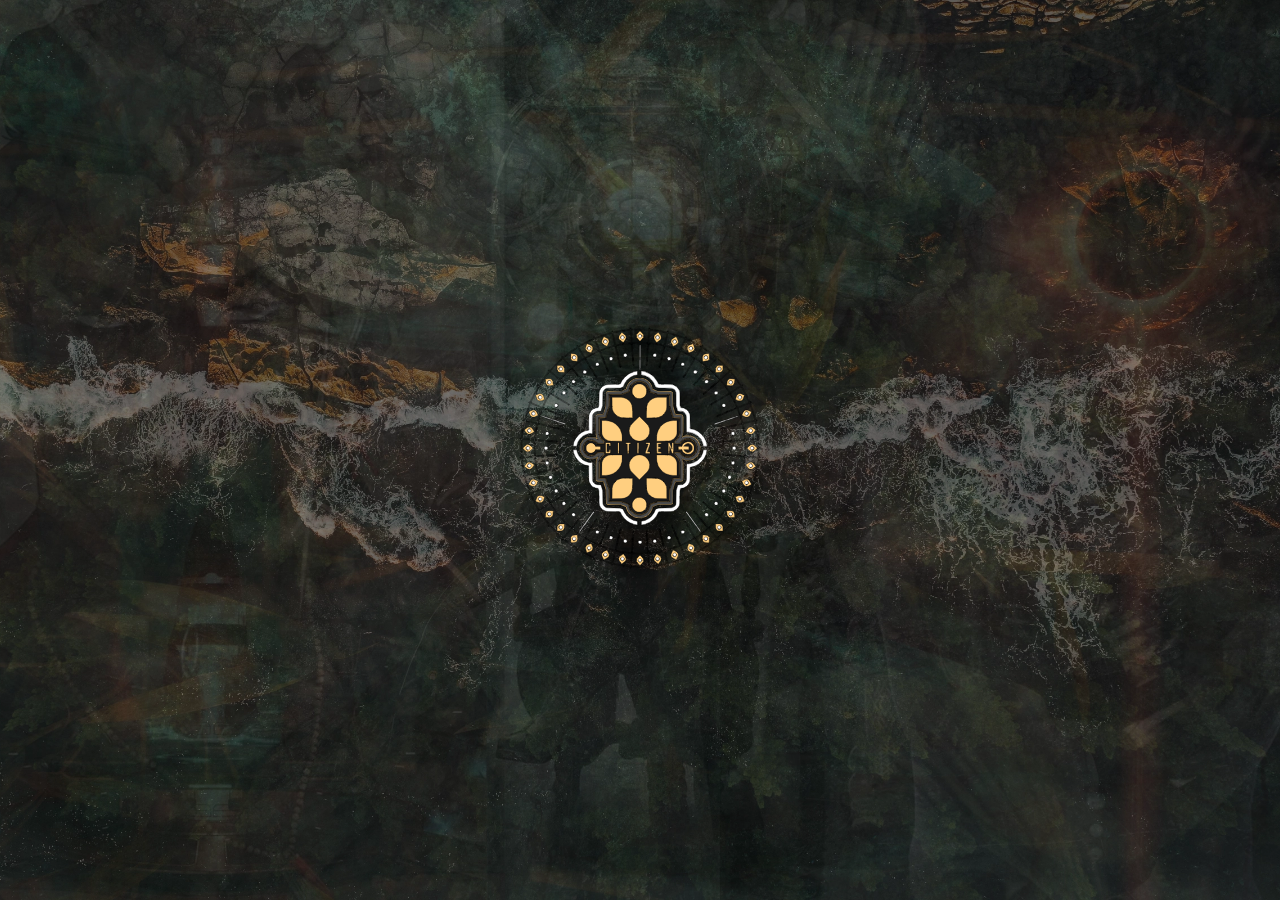
==== final/index.html @ d6e6b7ff "reduce ring rotation by half" ====
<!doctype html>
<html lang="en">
	<head>
		<meta charset="UTF-8" />
		<meta
			name="viewport"
			content="width=device-width, initial-scale=1.0"
		/>
		<title>Citizens & Thieves - Coming Soon</title>
		<link
			rel="stylesheet"
			href="style.css"
		/>
	</head>
	<body>
		<div class="bg-texture"></div>

		<header>
			<a
				class="header"
				id="header"
				href="https://www.stealmasta.com"
			>
				<div class="header-logo">
					<object
						class="company-logo"
						data="/assets/final_imgs/all-svgs/stealmasta-logo.svg"
						type="image/svg+xml"
						width="150"
						height="50"
					></object>
				</div>
			</a>
		</header>

		<main>
			<section
				class="logo-container"
				id="logoContainer"
			>
				<div
					class="logo-inner"
					id="logoInner"
				>
					<div class="logo-shadow"></div>
					<div class="logo-svg-inner">
						<object
							class="innerCrestLogo"
							data="/assets/final_imgs/all-svgs/inner-crest.svg"
							type="image/svg+xml"
							width="250"
							height="250"
						></object>
					</div>
				</div>
				<div
					class="logo-outer rotateFast"
					id="logoOuter"
				>
					<div class="logo-svg-outer">
						<object
							class="outerCrestLogo"
							data="/assets/final_imgs/all-svgs/outer-crest.svg"
							type="image/svg+xml"
							width="250"
							height="250"
						></object>
					</div>
				</div>
			</section>

			<section
				class="content"
				id="content"
			>
				<p class="coming-soon">COMING SOON</p>
				<h1 class="title">
					CITIZENS<span class="trademark">TM</span><br />& THIEVES
				</h1>
				<h2 class="subtitle">GET NOTIFIED</h2>
				<p class="newsletter-info">SUBSCRIBE FOR THE LATEST NEWS & UPDATES</p>

				<form id="newsletterForm">
					<div class="form-group">
						<label for="name">NAME</label>
						<input
							type="text"
							id="name"
							required
						/>
					</div>
					<div class="form-group">
						<label for="email">EMAIL</label>
						<input
							type="email"
							id="email"
							required
						/>
					</div>
					<button
						type="submit"
						class="subscribe-btn"
					>
						SUBSCRIBE
					</button>
				</form>
			</section>
		</main>

		<script
			src="script.js"
			defer
		></script>
	</body>
</html>
---- final/style.css ----
/* =============================
   Fonts
   ============================= */
@font-face {
	font-family: 'Colonna MT';
	src: url('/assets/fonts/COLONNA.woff') format('woff');
	font-display: swap;
}

@font-face {
	font-family: 'Dungeon';
	src: url('/assets/fonts/DUNGEON.ttf') format('truetype');
	font-display: swap;
}

@font-face {
	font-family: 'Century Gothic';
	src: url('/assets/fonts/Century Gothic/Century Gothic.ttf') format('truetype');
	font-display: swap;
}

@font-face {
	font-family: 'Century Gothic';
	font-weight: bold;
	src: url('/assets/fonts/Century Gothic/GOTHICB.ttf') format('truetype');
	font-display: swap;
}

@font-face {
	font-family: 'Century Gothic';
	font-style: italic;
	src: url('/assets/fonts/Century Gothic/GOTHICI.ttf') format('truetype');
	font-display: swap;
}

@font-face {
	font-family: 'Century Gothic';
	font-style: italic;
	font-weight: bold;
	src: url('/assets/fonts/Century Gothic/GOTHICBI.ttf') format('truetype');
	font-display: swap;
}

/* =============================
   Base Styles
   ============================= */
* {
	margin: 0;
	padding: 0;
	box-sizing: border-box;
	font-family: 'Times New Roman', serif;
}

body {
	background-color: #1a2a2a;
	color: white;
	overflow: hidden;
	height: 100vh;
	position: relative;
}

.bg-texture {
	position: absolute;
	inset: 0;
	background: url('./background-image.webp') no-repeat center/cover;
	opacity: 1;
	z-index: -1;
}

/* =============================
   Logo
   ============================= */
.logo-container {
	position: absolute;
	top: 50%;
	left: 50%;
	transform: translate(-50%, -50%);
	z-index: 10;
}

.logo-shadow {
	position: absolute;
	width: 100px;
	height: 250px;
	background-color: rgba(0, 0, 0, 0.5);
	border-radius: 50%;
	filter: blur(10px);
	top: 50%;
	left: 50%;
	transform: translate(-50%, -50%);
}

.logo-svg-outer,
.logo-svg-inner,
.logo-outer {
	position: absolute;
	top: 50%;
	left: 50%;
	transform: translate(-50%, -50%);
}

.logo-outer {
	width: 300px;
	height: 300px;
	border-radius: 50%;
	z-index: 1;
}

/* =============================
   Content
   ============================= */
.content {
	display: flex;
	flex-direction: column;
	padding: 8rem 1rem 2rem;
	text-align: center;
	width: 100%;
	max-width: 500px;
	opacity: 0;
	visibility: hidden;
	transition:
		opacity 1s ease,
		visibility 1s ease;
	z-index: 5;
	margin-inline: auto;
	position: absolute;
	top: 50%;
	left: 50%;
	transform: translate(-50%, -50%);
}

@media screen and (width >= 1024px) {
	.content {
		transform: translate(-100%, -50%);
		left: 50%;
	}
}

/* =============================
   Typography
   ============================= */
.title,
.title span,
.subtitle,
.coming-soon {
	font-family: 'Colonna MT', serif;
}

.title {
	font-size: 3.2rem;
	margin-bottom: 20px;
	letter-spacing: 2px;
	font-weight: normal;
}

.subtitle {
	font-size: 1.5rem;
	margin-bottom: 10px;
	letter-spacing: 1px;
}

.newsletter-info {
	font-size: 1.2rem;
	margin-bottom: 30px;
	letter-spacing: 0.5px;
	font-family: 'Dungeon', serif;
}

.coming-soon {
	font-size: 1rem;
	letter-spacing: 2px;
	margin-bottom: 10px;
}

/* =============================
   Form Elements
   ============================= */
.form-group {
	margin-bottom: 15px;
	text-align: left;
}

.form-group label {
	display: block;
	font-size: 1.2rem;
	margin-bottom: 5px;
}

.form-group input {
	width: 100%;
	padding: 10px;
	background-color: rgba(255, 255, 255, 0.1);
	border: none;
	color: white;
	font-size: 1rem;
}

/* =============================
   Buttons
   ============================= */
.subscribe-btn {
	padding: 10px 30px;
	background-color: transparent;
	color: white;
	border: 2px solid white;
	cursor: pointer;
	font-size: 1rem;
	transition: background-color 0.3s ease;
	margin-top: 20px;
}

.subscribe-btn:hover {
	background-color: rgba(255, 255, 255, 0.1);
}

/* =============================
   Header
   ============================= */
.header {
	position: absolute;
	top: 0;
	left: 0;
	width: 100%;
	padding: 20px;
	display: flex;
	justify-content: center;
	opacity: 0;
	transition: opacity 1s ease;
}

.header-logo {
	display: flex;
	align-items: center;
}

/* =============================
   Animations
   ============================= */
@keyframes rotate {
	0% {
		transform: translate(-50%, -50%) rotate(0deg);
	}
	100% {
		transform: translate(-50%, -50%) rotate(360deg);
	}
}

@keyframes float {
	0%,
	100% {
		transform: translateY(0);
	}
	50% {
		transform: translateY(-15px);
	}
}

@keyframes flicker {
	0%,
	100% {
		opacity: 1;
	}
	50% {
		opacity: 0.7;
	}
}

.rotateSlow {
	animation: rotate 360s linear infinite;
}

.rotateFast {
	animation: rotate 180s linear infinite;
}

.float {
	animation: float 4s ease-in-out infinite;
}
.flicker {
	animation: flicker 3s ease-in-out infinite;
}
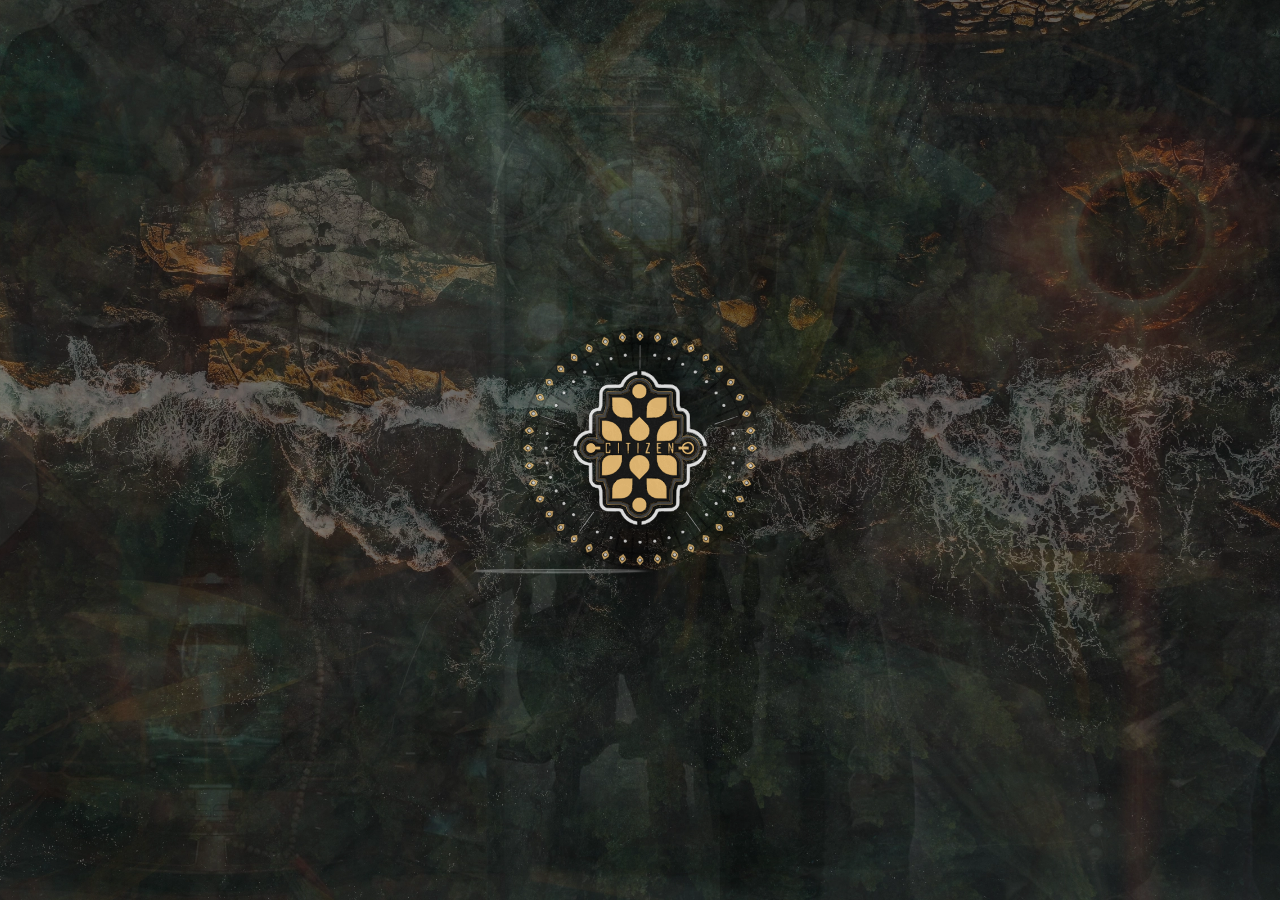
==== commit 0b212880: "add clamp fonts and fadeout animations" ====
--- a/final/index.html
+++ b/final/index.html
@@ -54,10 +54,10 @@
 					</div>
 				</div>
 				<div
-					class="logo-outer rotateFast"
+					class="logo-outer"
 					id="logoOuter"
 				>
-					<div class="logo-svg-outer">
+					<div class="logo-svg-outer rotateFast">
 						<object
 							class="outerCrestLogo"
 							data="/assets/final_imgs/all-svgs/outer-crest.svg"
--- a/final/style.css
+++ b/final/style.css
@@ -76,6 +76,42 @@
 	left: 50%;
 	transform: translate(-50%, -50%);
 	z-index: 10;
+	transform-style: preserve-3d;
+	perspective: 1000px;
+	border: 1px solid red; /* Temporary debugging */
+}
+
+.logo-container::after {
+	content: '';
+	z-index: -1;
+	position: absolute;
+	bottom: -150px;
+	left: -80px;
+	transform: translateX(-50%) rotateX(90deg); /* Less extreme rotation */
+	transform-origin: center top; /* Rotate from the top center */
+	width: 150px;
+	height: 15px;
+	border: 8px solid rgba(255, 255, 255, 0.6);
+	border-radius: 50%;
+	background: transparent;
+	filter: blur(6px);
+	animation: shadowPulse 3s ease-in-out infinite;
+	transition: all 0.3s ease-in;
+}
+
+.logo-container.no-after::after {
+	animation: fadeOut 0.5s ease-in-out forwards;
+}
+
+@keyframes fadeOut {
+	0% {
+		opacity: 1;
+		transform: scaleX(1);
+	}
+	100% {
+		transform: scaleX(0);
+		opacity: 0;
+	}
 }
 
 .logo-shadow {
@@ -97,6 +133,7 @@
 	top: 50%;
 	left: 50%;
 	transform: translate(-50%, -50%);
+	opacity: 0.85;
 }
 
 .logo-outer {
@@ -139,37 +176,41 @@
 /* =============================
    Typography
    ============================= */
-.title,
-.title span,
-.subtitle,
-.coming-soon {
-	font-family: 'Colonna MT', serif;
-}
-
 .title {
-	font-size: 3.2rem;
+	font-size: clamp(3.2rem, 2.6857rem + 2.5714vw, 5rem);
 	margin-bottom: 20px;
 	letter-spacing: 2px;
 	font-weight: normal;
+	font-family: 'Colonna MT', serif;
 }
 
 .subtitle {
-	font-size: 1.5rem;
+	font-size: 1rem;
 	margin-bottom: 10px;
 	letter-spacing: 1px;
+	font-family: 'Century Gothic', sans-serif;
+	font-weight: normal;
+}
+
+.trademark {
+	font-family: 'Century Gothic', sans-serif;
+	font-size: 0.5rem;
+	letter-spacing: -0.01em;
 }
 
 .newsletter-info {
 	font-size: 1.2rem;
 	margin-bottom: 30px;
 	letter-spacing: 0.5px;
-	font-family: 'Dungeon', serif;
+	font-family: 'Century Gothic', sans-serif;
+	font-weight: bold;
 }
 
 .coming-soon {
 	font-size: 1rem;
 	letter-spacing: 2px;
 	margin-bottom: 10px;
+	font-family: 'Century Gothic', sans-serif;
 }
 
 /* =============================
@@ -251,17 +292,27 @@
 		transform: translateY(0);
 	}
 	50% {
-		transform: translateY(-15px);
+		transform: translateY(-10px);
 	}
 }
 
 @keyframes flicker {
 	0%,
 	100% {
-		opacity: 1;
+		opacity: 0.85;
 	}
 	50% {
-		opacity: 0.7;
+		opacity: 0.75;
+	}
+}
+
+@keyframes shadowPulse {
+	0%,
+	100% {
+		transform: scaleX(1);
+	}
+	50% {
+		transform: scaleX(1.08);
 	}
 }
 
@@ -274,8 +325,25 @@
 }
 
 .float {
-	animation: float 4s ease-in-out infinite;
+	animation: float 2s ease-in-out infinite;
 }
 .flicker {
-	animation: flicker 3s ease-in-out infinite;
-}
+	animation: flicker 3s ease-in-out forwards;
+}
+
+.floatFlicker {
+	animation:
+		float 3s ease-in-out infinite,
+		flicker 3s ease-in-out forwards alternate;
+}
+
+.floatFlickerRotate {
+	animation:
+		float 3s ease-in-out infinite,
+		flicker 3s infinite alternate,
+		rotate 60s linear infinite;
+}
+
+.shadowPulse {
+	animation: shadowPulse 3s ease-in-out infinite;
+}
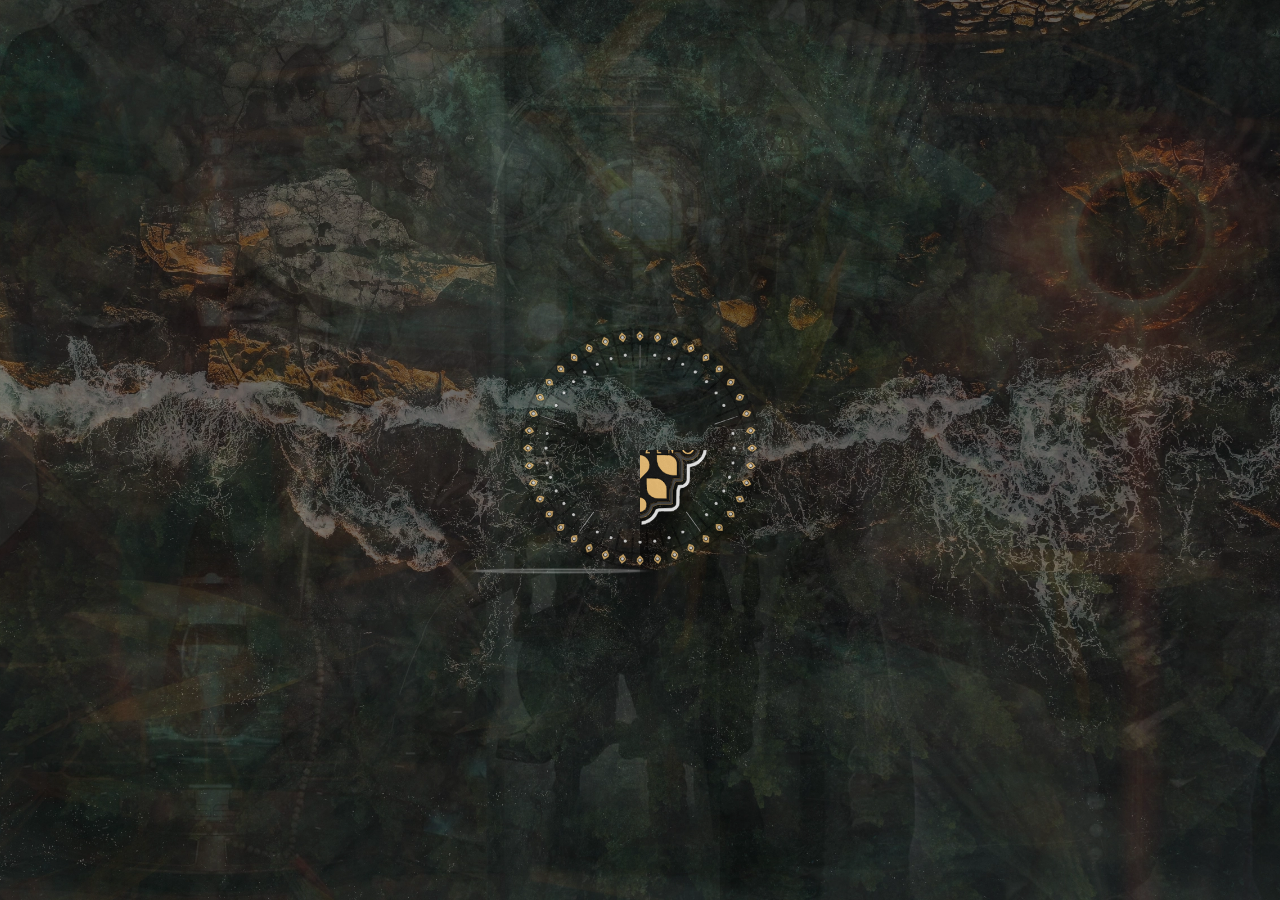
==== commit 3b700045: "increase max width and font size on title" ====
--- a/final/index.html
+++ b/final/index.html
@@ -75,35 +75,37 @@
 			>
 				<p class="coming-soon">COMING SOON</p>
 				<h1 class="title">
-					CITIZENS<span class="trademark">TM</span><br />& THIEVES
+					CITIZENS <span class="trademark">TM</span><br />& THIEVES
 				</h1>
-				<h2 class="subtitle">GET NOTIFIED</h2>
-				<p class="newsletter-info">SUBSCRIBE FOR THE LATEST NEWS & UPDATES</p>
+				<div class="content-wrapper">
+					<h2 class="subtitle">GET NOTIFIED</h2>
+					<p class="newsletter-info">SUBSCRIBE FOR THE LATEST NEWS & UPDATES</p>
 
-				<form id="newsletterForm">
-					<div class="form-group">
-						<label for="name">NAME</label>
-						<input
-							type="text"
-							id="name"
-							required
-						/>
-					</div>
-					<div class="form-group">
-						<label for="email">EMAIL</label>
-						<input
-							type="email"
-							id="email"
-							required
-						/>
-					</div>
-					<button
-						type="submit"
-						class="subscribe-btn"
-					>
-						SUBSCRIBE
-					</button>
-				</form>
+					<form id="newsletterForm">
+						<div class="form-group">
+							<label for="name">NAME</label>
+							<input
+								type="text"
+								id="name"
+								required
+							/>
+						</div>
+						<div class="form-group">
+							<label for="email">EMAIL</label>
+							<input
+								type="email"
+								id="email"
+								required
+							/>
+						</div>
+						<button
+							type="submit"
+							class="subscribe-btn"
+						>
+							SUBSCRIBE
+						</button>
+					</form>
+				</div>
 			</section>
 		</main>
 
--- a/final/style.css
+++ b/final/style.css
@@ -78,7 +78,6 @@
 	z-index: 10;
 	transform-style: preserve-3d;
 	perspective: 1000px;
-	border: 1px solid red; /* Temporary debugging */
 }
 
 .logo-container::after {
@@ -87,8 +86,8 @@
 	position: absolute;
 	bottom: -150px;
 	left: -80px;
-	transform: translateX(-50%) rotateX(90deg); /* Less extreme rotation */
-	transform-origin: center top; /* Rotate from the top center */
+	transform: translateX(-50%) rotateX(90deg);
+	transform-origin: center top;
 	width: 150px;
 	height: 15px;
 	border: 8px solid rgba(255, 255, 255, 0.6);
@@ -96,11 +95,10 @@
 	background: transparent;
 	filter: blur(6px);
 	animation: shadowPulse 3s ease-in-out infinite;
-	transition: all 0.3s ease-in;
 }
 
 .logo-container.no-after::after {
-	animation: fadeOut 0.5s ease-in-out forwards;
+	animation: fadeOut 2s ease-in-out forwards;
 }
 
 @keyframes fadeOut {
@@ -149,10 +147,12 @@
 .content {
 	display: flex;
 	flex-direction: column;
+	justify-content: center;
+	align-items: center;
 	padding: 8rem 1rem 2rem;
 	text-align: center;
 	width: 100%;
-	max-width: 500px;
+	max-width: 800px;
 	opacity: 0;
 	visibility: hidden;
 	transition:
@@ -166,9 +166,14 @@
 	transform: translate(-50%, -50%);
 }
 
+.content-wrapper {
+	max-width: 500px;
+	width: 100%;
+}
+
 @media screen and (width >= 1024px) {
 	.content {
-		transform: translate(-100%, -50%);
+		transform: translate(-80%, -50%);
 		left: 50%;
 	}
 }
@@ -177,11 +182,12 @@
    Typography
    ============================= */
 .title {
-	font-size: clamp(3.2rem, 2.6857rem + 2.5714vw, 5rem);
-	margin-bottom: 20px;
+	font-size: clamp(3.2rem, 2.1143rem + 5.4286vw, 7rem);
+	margin: 1.5rem 0px 3rem 0px;
 	letter-spacing: 2px;
 	font-weight: normal;
 	font-family: 'Colonna MT', serif;
+	line-height: 0.75em;
 }
 
 .subtitle {
@@ -194,13 +200,13 @@
 
 .trademark {
 	font-family: 'Century Gothic', sans-serif;
-	font-size: 0.5rem;
+	font-size: clamp(0.5rem, 0.3571rem + 0.7143vw, 1rem);
 	letter-spacing: -0.01em;
 }
 
 .newsletter-info {
 	font-size: 1.2rem;
-	margin-bottom: 30px;
+	margin-bottom: 3rem;
 	letter-spacing: 0.5px;
 	font-family: 'Century Gothic', sans-serif;
 	font-weight: bold;
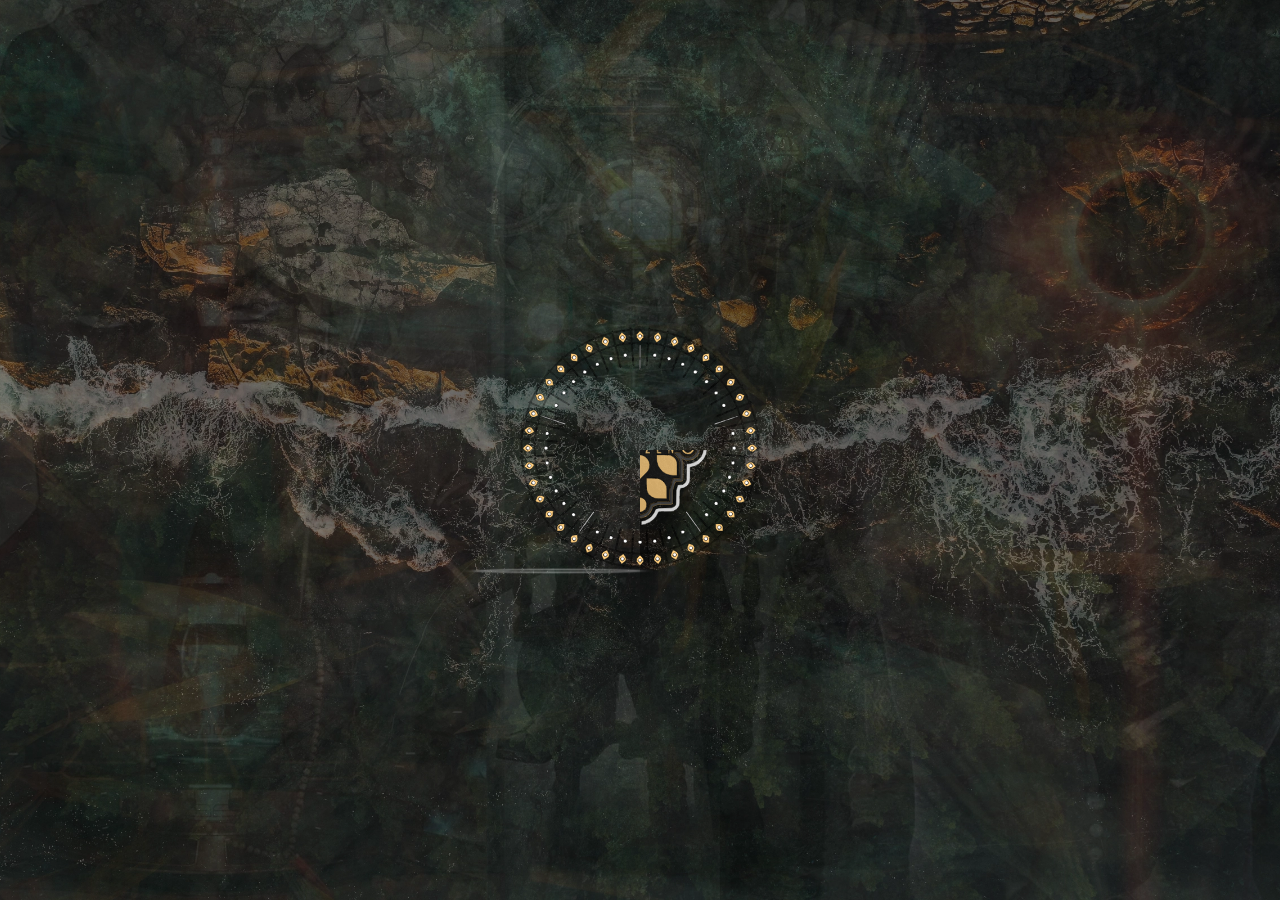
==== commit ecd0a839: "increase content padding on mobile" ====
--- a/final/index.html
+++ b/final/index.html
@@ -11,17 +11,24 @@
 			rel="stylesheet"
 			href="style.css"
 		/>
+		<link
+			rel="preload"
+			href="./background-image.webp"
+			as="image"
+		/>
 	</head>
 	<body>
 		<div class="bg-texture"></div>
 
 		<header>
-			<a
+			<div
 				class="header"
 				id="header"
-				href="https://www.stealmasta.com"
 			>
-				<div class="header-logo">
+				<a
+					class="header-logo"
+					href="https://www.stealmasta.com"
+				>
 					<object
 						class="company-logo"
 						data="/assets/final_imgs/all-svgs/stealmasta-logo.svg"
@@ -29,8 +36,8 @@
 						width="150"
 						height="50"
 					></object>
-				</div>
-			</a>
+				</a>
+			</div>
 		</header>
 
 		<main>
--- a/final/style.css
+++ b/final/style.css
@@ -59,6 +59,11 @@
 	position: relative;
 }
 
+main {
+	height: 100%;
+	width: 100%;
+}
+
 .bg-texture {
 	position: absolute;
 	inset: 0;
@@ -70,6 +75,11 @@
 /* =============================
    Logo
    ============================= */
+
+.company-logo {
+	pointer-events: none;
+}
+
 .logo-container {
 	position: absolute;
 	top: 50%;
@@ -94,11 +104,11 @@
 	border-radius: 50%;
 	background: transparent;
 	filter: blur(6px);
-	animation: shadowPulse 3s ease-in-out infinite;
+	animation: shadowPulse 2800ms ease-in-out forwards;
 }
 
 .logo-container.no-after::after {
-	animation: fadeOut 2s ease-in-out forwards;
+	animation: fadeOut 1800ms ease-in-out forwards;
 }
 
 @keyframes fadeOut {
@@ -131,7 +141,10 @@
 	top: 50%;
 	left: 50%;
 	transform: translate(-50%, -50%);
-	opacity: 0.85;
+}
+
+.innerCrestLogo {
+	opacity: 0.8;
 }
 
 .logo-outer {
@@ -149,7 +162,7 @@
 	flex-direction: column;
 	justify-content: center;
 	align-items: center;
-	padding: 8rem 1rem 2rem;
+	padding: 15rem 1rem 2rem 1rem;
 	text-align: center;
 	width: 100%;
 	max-width: 800px;
@@ -175,6 +188,7 @@
 	.content {
 		transform: translate(-80%, -50%);
 		left: 50%;
+		padding-top: 8rem;
 	}
 }
 
@@ -278,6 +292,7 @@
 .header-logo {
 	display: flex;
 	align-items: center;
+	z-index: 500;
 }
 
 /* =============================
@@ -334,22 +349,22 @@
 	animation: float 2s ease-in-out infinite;
 }
 .flicker {
-	animation: flicker 3s ease-in-out forwards;
+	animation: flicker 2800ms ease-in-out forwards;
 }
 
 .floatFlicker {
 	animation:
-		float 3s ease-in-out infinite,
-		flicker 3s ease-in-out forwards alternate;
+		float 2800ms ease-in-out infinite,
+		flicker 2800ms ease-in-out forwards alternate;
 }
 
 .floatFlickerRotate {
 	animation:
-		float 3s ease-in-out infinite,
-		flicker 3s infinite alternate,
+		float 2800ms ease-in-out infinite,
+		flicker 2800ms infinite alternate,
 		rotate 60s linear infinite;
 }
 
 .shadowPulse {
-	animation: shadowPulse 3s ease-in-out infinite;
-}
+	animation: shadowPulse 2800ms ease-in-out infinite;
+}
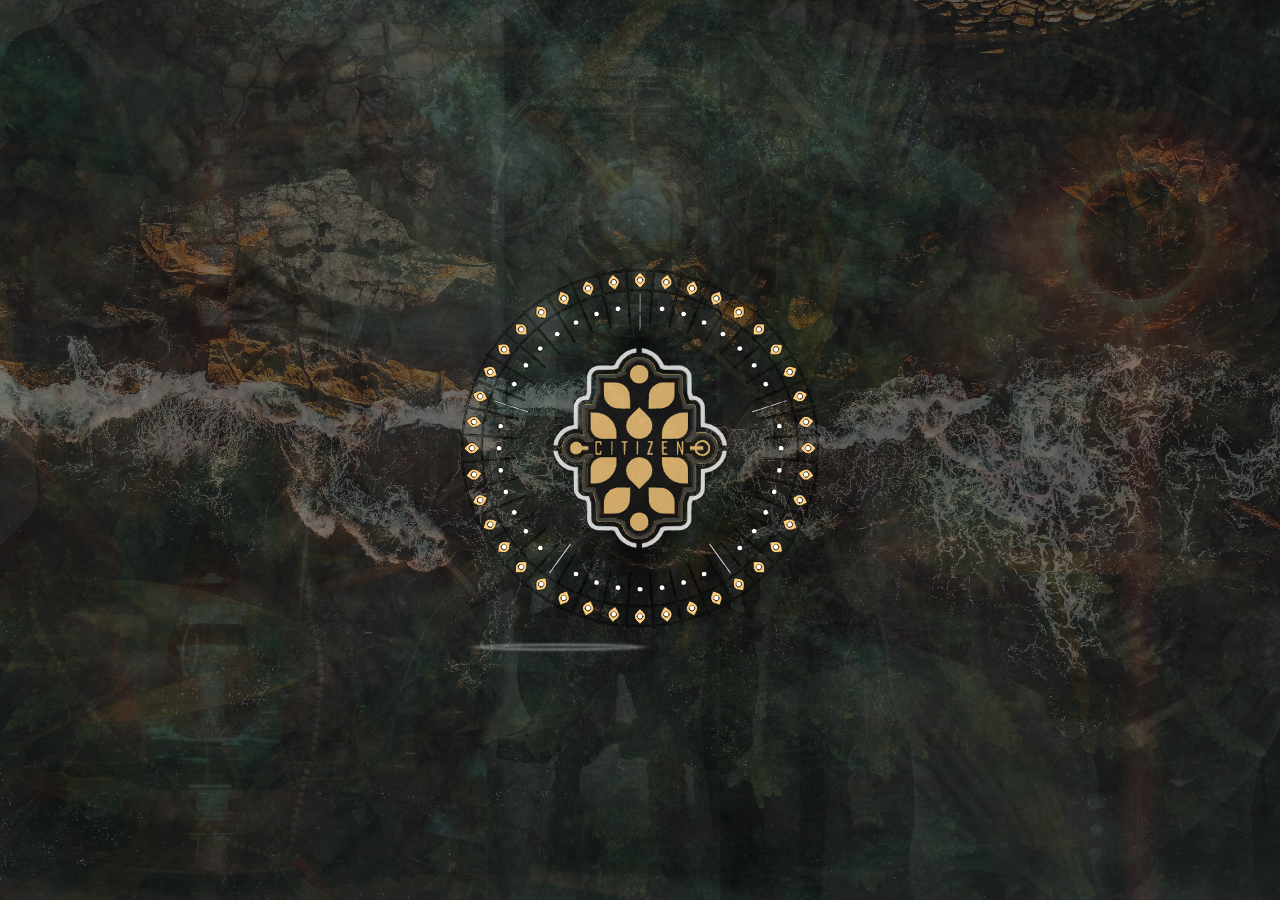
==== commit abfd7076: "increase logo size, spacing, and typography scaling" ====
--- a/final/index.html
+++ b/final/index.html
@@ -55,8 +55,8 @@
 							class="innerCrestLogo"
 							data="/assets/final_imgs/all-svgs/inner-crest.svg"
 							type="image/svg+xml"
-							width="250"
-							height="250"
+							width="220"
+							height="220"
 						></object>
 					</div>
 				</div>
--- a/final/style.css
+++ b/final/style.css
@@ -107,6 +107,12 @@
 	animation: shadowPulse 2800ms ease-in-out forwards;
 }
 
+@media screen and (width >= 768px) {
+	.logo-container::after {
+		bottom: -225px;
+	}
+}
+
 .logo-container.no-after::after {
 	animation: fadeOut 1800ms ease-in-out forwards;
 }
@@ -154,6 +160,17 @@
 	z-index: 1;
 }
 
+@media (width >= 768px) {
+	.innerCrestLogo {
+		width: 325px;
+		height: 325px;
+	}
+	.outerCrestLogo {
+		width: 375px;
+		height: 375px;
+	}
+}
+
 /* =============================
    Content
    ============================= */
@@ -196,7 +213,7 @@
    Typography
    ============================= */
 .title {
-	font-size: clamp(3.2rem, 2.1143rem + 5.4286vw, 7rem);
+	font-size: clamp(3.2rem, 1.8286rem + 6.8571vw, 8rem);
 	margin: 1.5rem 0px 3rem 0px;
 	letter-spacing: 2px;
 	font-weight: normal;
@@ -205,8 +222,8 @@
 }
 
 .subtitle {
-	font-size: 1rem;
-	margin-bottom: 10px;
+	font-size: clamp(1rem, 0.7143rem + 1.4286vw, 2rem);
+	margin-bottom: 1.5rem;
 	letter-spacing: 1px;
 	font-family: 'Century Gothic', sans-serif;
 	font-weight: normal;
@@ -219,7 +236,7 @@
 }
 
 .newsletter-info {
-	font-size: 1.2rem;
+	font-size: clamp(1rem, 0.7143rem + 1.4286vw, 2rem);
 	margin-bottom: 3rem;
 	letter-spacing: 0.5px;
 	font-family: 'Century Gothic', sans-serif;
@@ -227,10 +244,105 @@
 }
 
 .coming-soon {
-	font-size: 1rem;
+	font-size: clamp(1rem, 0.7143rem + 1.4286vw, 2rem);
 	letter-spacing: 2px;
 	margin-bottom: 10px;
 	font-family: 'Century Gothic', sans-serif;
+}
+
+/* =============================
+   Header
+   ============================= */
+.header {
+	position: absolute;
+	top: 0;
+	left: 0;
+	width: 100%;
+	padding: 20px;
+	display: flex;
+	justify-content: center;
+	opacity: 0;
+	transition: opacity 1s ease;
+}
+
+.header-logo {
+	display: flex;
+	align-items: center;
+	z-index: 500;
+}
+
+/* =============================
+   Animations
+   ============================= */
+@keyframes rotate {
+	0% {
+		transform: translate(-50%, -50%) rotate(0deg);
+	}
+	100% {
+		transform: translate(-50%, -50%) rotate(360deg);
+	}
+}
+
+@keyframes float {
+	0%,
+	100% {
+		transform: translateY(0);
+	}
+	50% {
+		transform: translateY(-10px);
+	}
+}
+
+@keyframes flicker {
+	0%,
+	100% {
+		opacity: 0.85;
+	}
+	50% {
+		opacity: 0.75;
+	}
+}
+
+@keyframes shadowPulse {
+	0%,
+	100% {
+		transform: scaleX(1);
+	}
+	50% {
+		transform: scaleX(1.08);
+	}
+}
+
+.rotateSlow {
+	animation: rotate 360s linear infinite;
+}
+
+.rotateFast {
+	animation: rotate 180s linear infinite;
+}
+
+.float {
+	animation: float 2s ease-in-out infinite;
+}
+.flicker {
+	animation: flicker 2800ms ease-in-out forwards;
+}
+
+.floatFlicker {
+	animation:
+		float 2800ms ease-in-out infinite,
+		flicker 2800ms ease-in-out forwards alternate;
+}
+
+.floatFlickerRotate {
+	animation:
+		float 2800ms ease-in-out infinite,
+		flicker 2800ms infinite alternate,
+		rotate 60s linear infinite;
+}
+
+.shadowPulse {
+	animation: shadowPulse 2800ms ease-in-out infinite;
 }
 
 /* =============================
@@ -273,98 +385,3 @@
 .subscribe-btn:hover {
 	background-color: rgba(255, 255, 255, 0.1);
 }
-
-/* =============================
-   Header
-   ============================= */
-.header {
-	position: absolute;
-	top: 0;
-	left: 0;
-	width: 100%;
-	padding: 20px;
-	display: flex;
-	justify-content: center;
-	opacity: 0;
-	transition: opacity 1s ease;
-}
-
-.header-logo {
-	display: flex;
-	align-items: center;
-	z-index: 500;
-}
-
-/* =============================
-   Animations
-   ============================= */
-@keyframes rotate {
-	0% {
-		transform: translate(-50%, -50%) rotate(0deg);
-	}
-	100% {
-		transform: translate(-50%, -50%) rotate(360deg);
-	}
-}
-
-@keyframes float {
-	0%,
-	100% {
-		transform: translateY(0);
-	}
-	50% {
-		transform: translateY(-10px);
-	}
-}
-
-@keyframes flicker {
-	0%,
-	100% {
-		opacity: 0.85;
-	}
-	50% {
-		opacity: 0.75;
-	}
-}
-
-@keyframes shadowPulse {
-	0%,
-	100% {
-		transform: scaleX(1);
-	}
-	50% {
-		transform: scaleX(1.08);
-	}
-}
-
-.rotateSlow {
-	animation: rotate 360s linear infinite;
-}
-
-.rotateFast {
-	animation: rotate 180s linear infinite;
-}
-
-.float {
-	animation: float 2s ease-in-out infinite;
-}
-.flicker {
-	animation: flicker 2800ms ease-in-out forwards;
-}
-
-.floatFlicker {
-	animation:
-		float 2800ms ease-in-out infinite,
-		flicker 2800ms ease-in-out forwards alternate;
-}
-
-.floatFlickerRotate {
-	animation:
-		float 2800ms ease-in-out infinite,
-		flicker 2800ms infinite alternate,
-		rotate 60s linear infinite;
-}
-
-.shadowPulse {
-	animation: shadowPulse 2800ms ease-in-out infinite;
-}
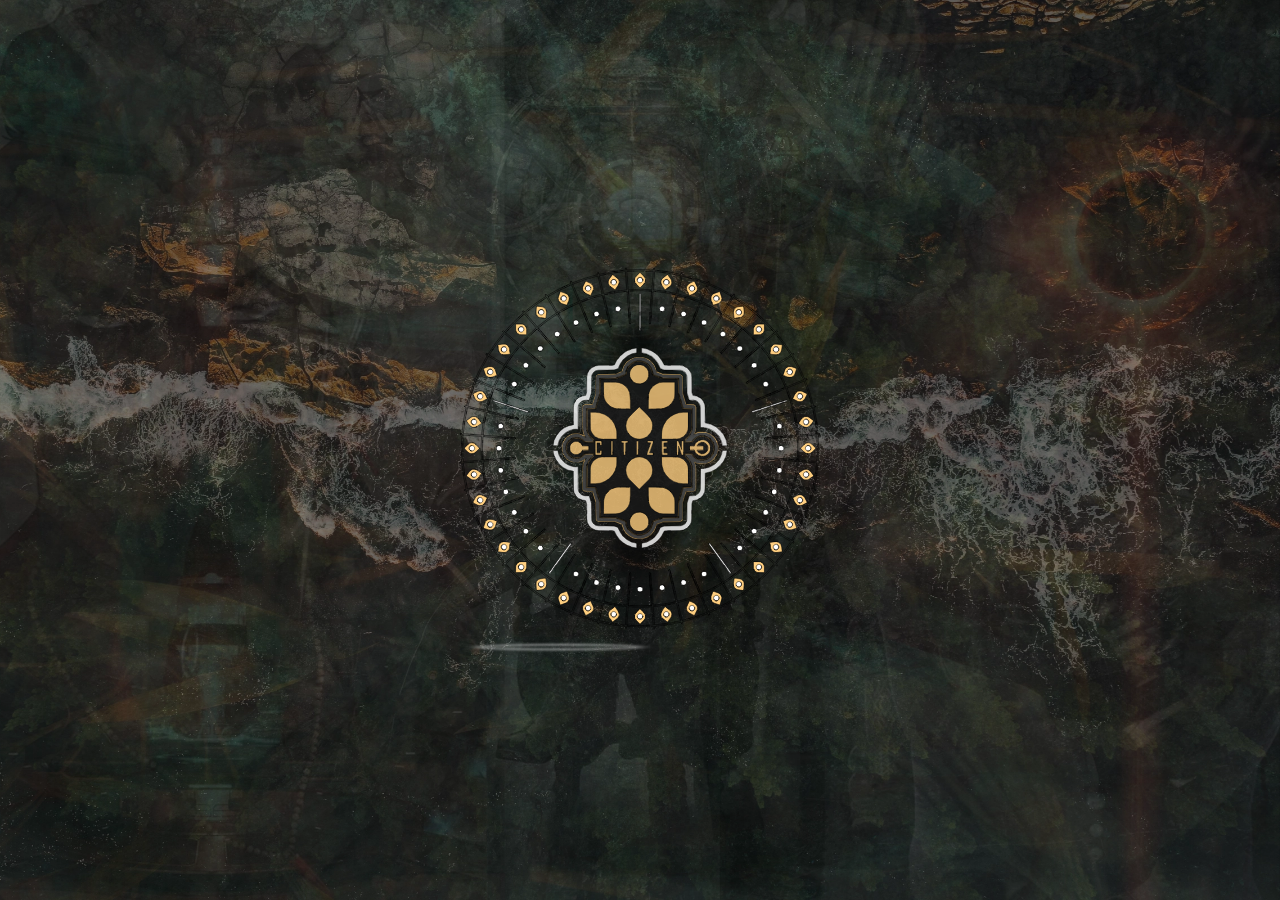
==== commit 3d194e69: "restructure files" ====
--- a/final/index.html
+++ b/final/index.html
@@ -13,7 +13,7 @@
 		/>
 		<link
 			rel="preload"
-			href="./background-image.webp"
+			href="./assets/background-image.webp"
 			as="image"
 		/>
 	</head>
@@ -31,7 +31,7 @@
 				>
 					<object
 						class="company-logo"
-						data="/assets/final_imgs/all-svgs/stealmasta-logo.svg"
+						data="./assets/stealmasta-logo.svg"
 						type="image/svg+xml"
 						width="150"
 						height="50"
@@ -53,7 +53,7 @@
 					<div class="logo-svg-inner">
 						<object
 							class="innerCrestLogo"
-							data="/assets/final_imgs/all-svgs/inner-crest.svg"
+							data="./assets/inner-crest.svg"
 							type="image/svg+xml"
 							width="220"
 							height="220"
@@ -67,7 +67,7 @@
 					<div class="logo-svg-outer rotateFast">
 						<object
 							class="outerCrestLogo"
-							data="/assets/final_imgs/all-svgs/outer-crest.svg"
+							data="./assets/outer-crest.svg"
 							type="image/svg+xml"
 							width="250"
 							height="250"
--- a/final/style.css
+++ b/final/style.css
@@ -52,10 +52,11 @@
 }
 
 body {
-	background-color: #1a2a2a;
+	background-color: black;
 	color: white;
-	overflow: hidden;
-	height: 100vh;
+	overflow-x: hidden;
+	overflow-y: scroll;
+	height: 100dvh;
 	position: relative;
 }
 
@@ -65,11 +66,14 @@
 }
 
 .bg-texture {
-	position: absolute;
 	inset: 0;
-	background: url('./background-image.webp') no-repeat center/cover;
+	background: url('./assets/background-image.webp') no-repeat center/cover;
 	opacity: 1;
 	z-index: -1;
+	position: fixed;
+	height: 100vh;
+	width: 100vw;
+	background-attachment: fixed;
 }
 
 /* =============================
@@ -179,7 +183,7 @@
 	flex-direction: column;
 	justify-content: center;
 	align-items: center;
-	padding: 15rem 1rem 2rem 1rem;
+	padding: 18rem 1rem 3rem 1rem;
 	text-align: center;
 	width: 100%;
 	max-width: 800px;
@@ -214,7 +218,7 @@
    ============================= */
 .title {
 	font-size: clamp(3.2rem, 1.8286rem + 6.8571vw, 8rem);
-	margin: 1.5rem 0px 3rem 0px;
+	margin: clamp(1rem, 0.8571rem + 0.7143vw, 1.5rem) 0px 3rem 0px;
 	letter-spacing: 2px;
 	font-weight: normal;
 	font-family: 'Colonna MT', serif;
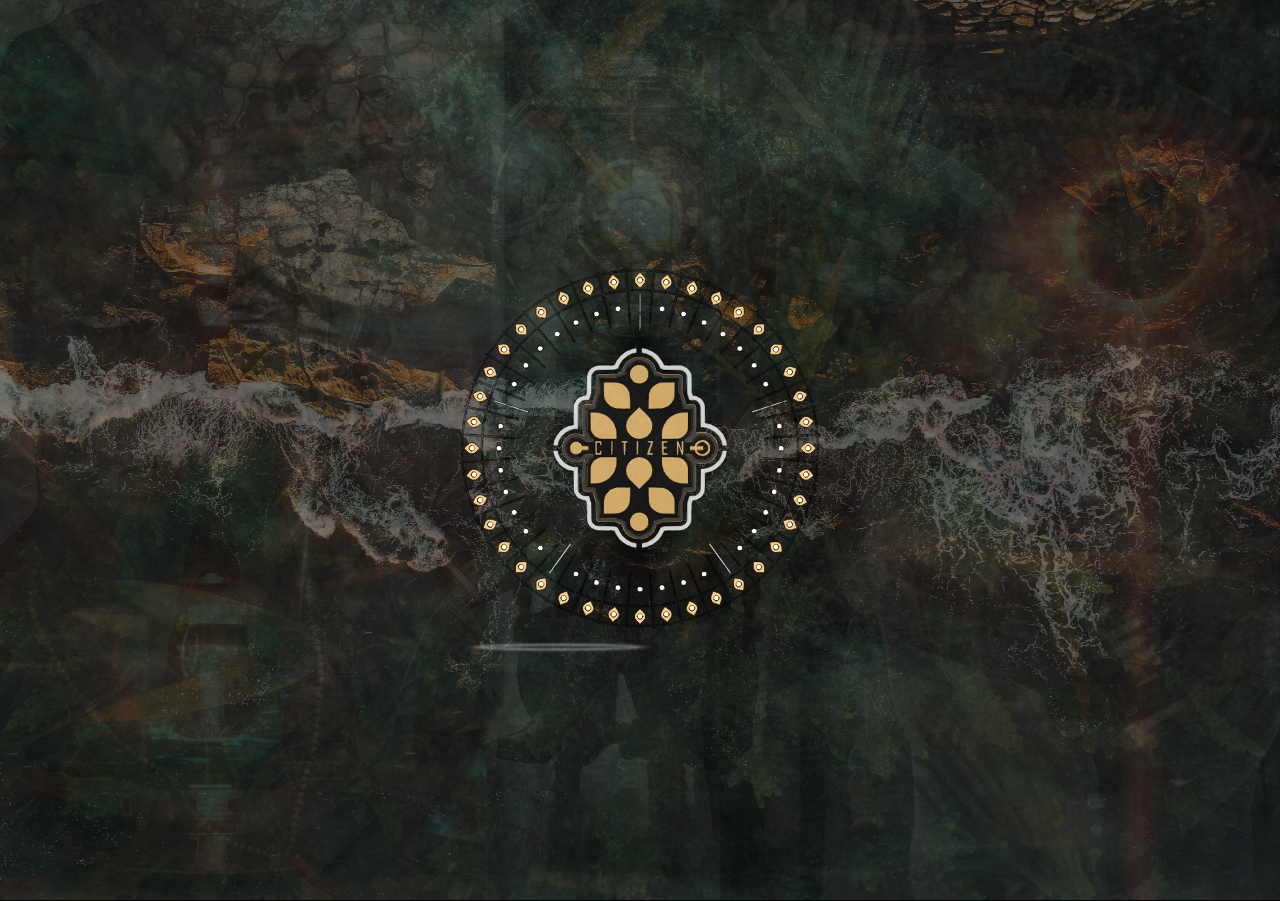
==== commit 3c9cd8dc: "clean up code" ====
--- a/final/index.html
+++ b/final/index.html
@@ -19,7 +19,6 @@
 	</head>
 	<body>
 		<div class="bg-texture"></div>
-
 		<header>
 			<div
 				class="header"
@@ -88,6 +87,7 @@
 					<h2 class="subtitle">GET NOTIFIED</h2>
 					<p class="newsletter-info">SUBSCRIBE FOR THE LATEST NEWS & UPDATES</p>
 
+					{# NEWSLETTER FORM #}
 					<form id="newsletterForm">
 						<div class="form-group">
 							<label for="name">NAME</label>
